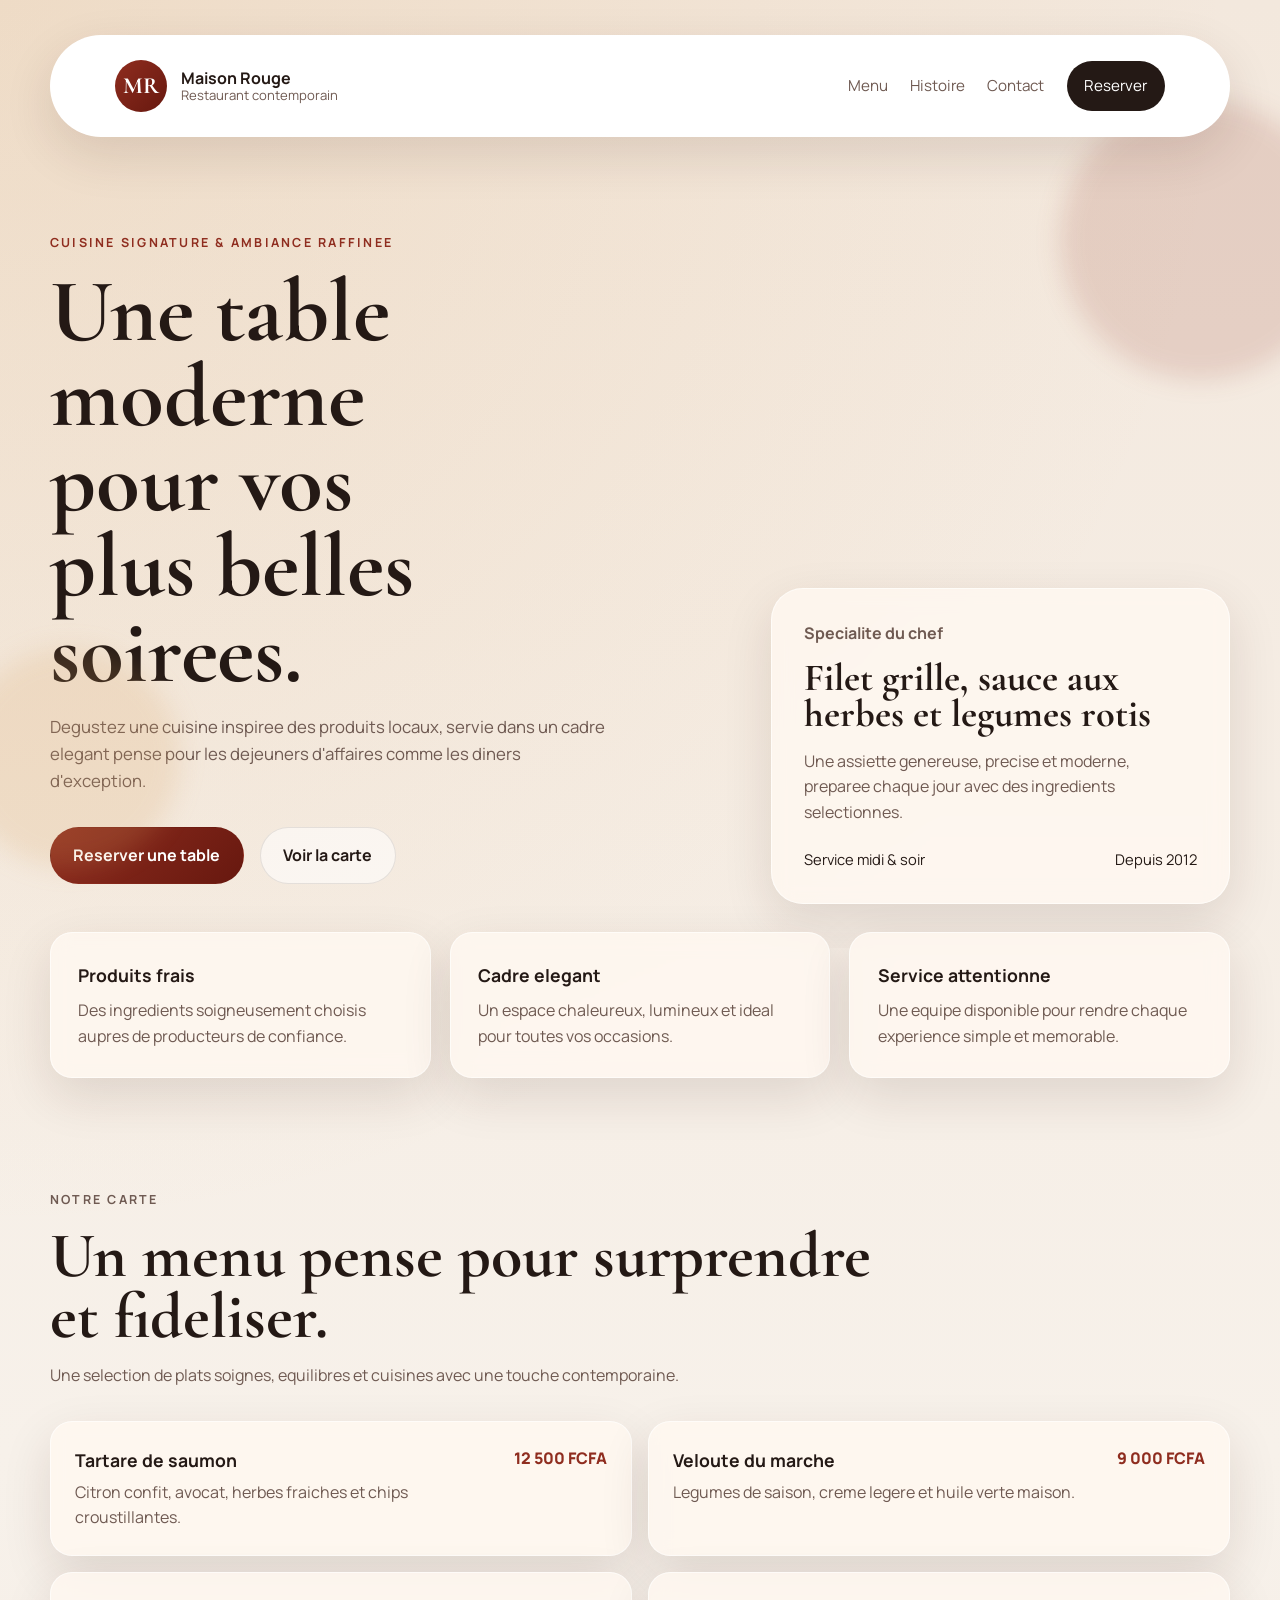
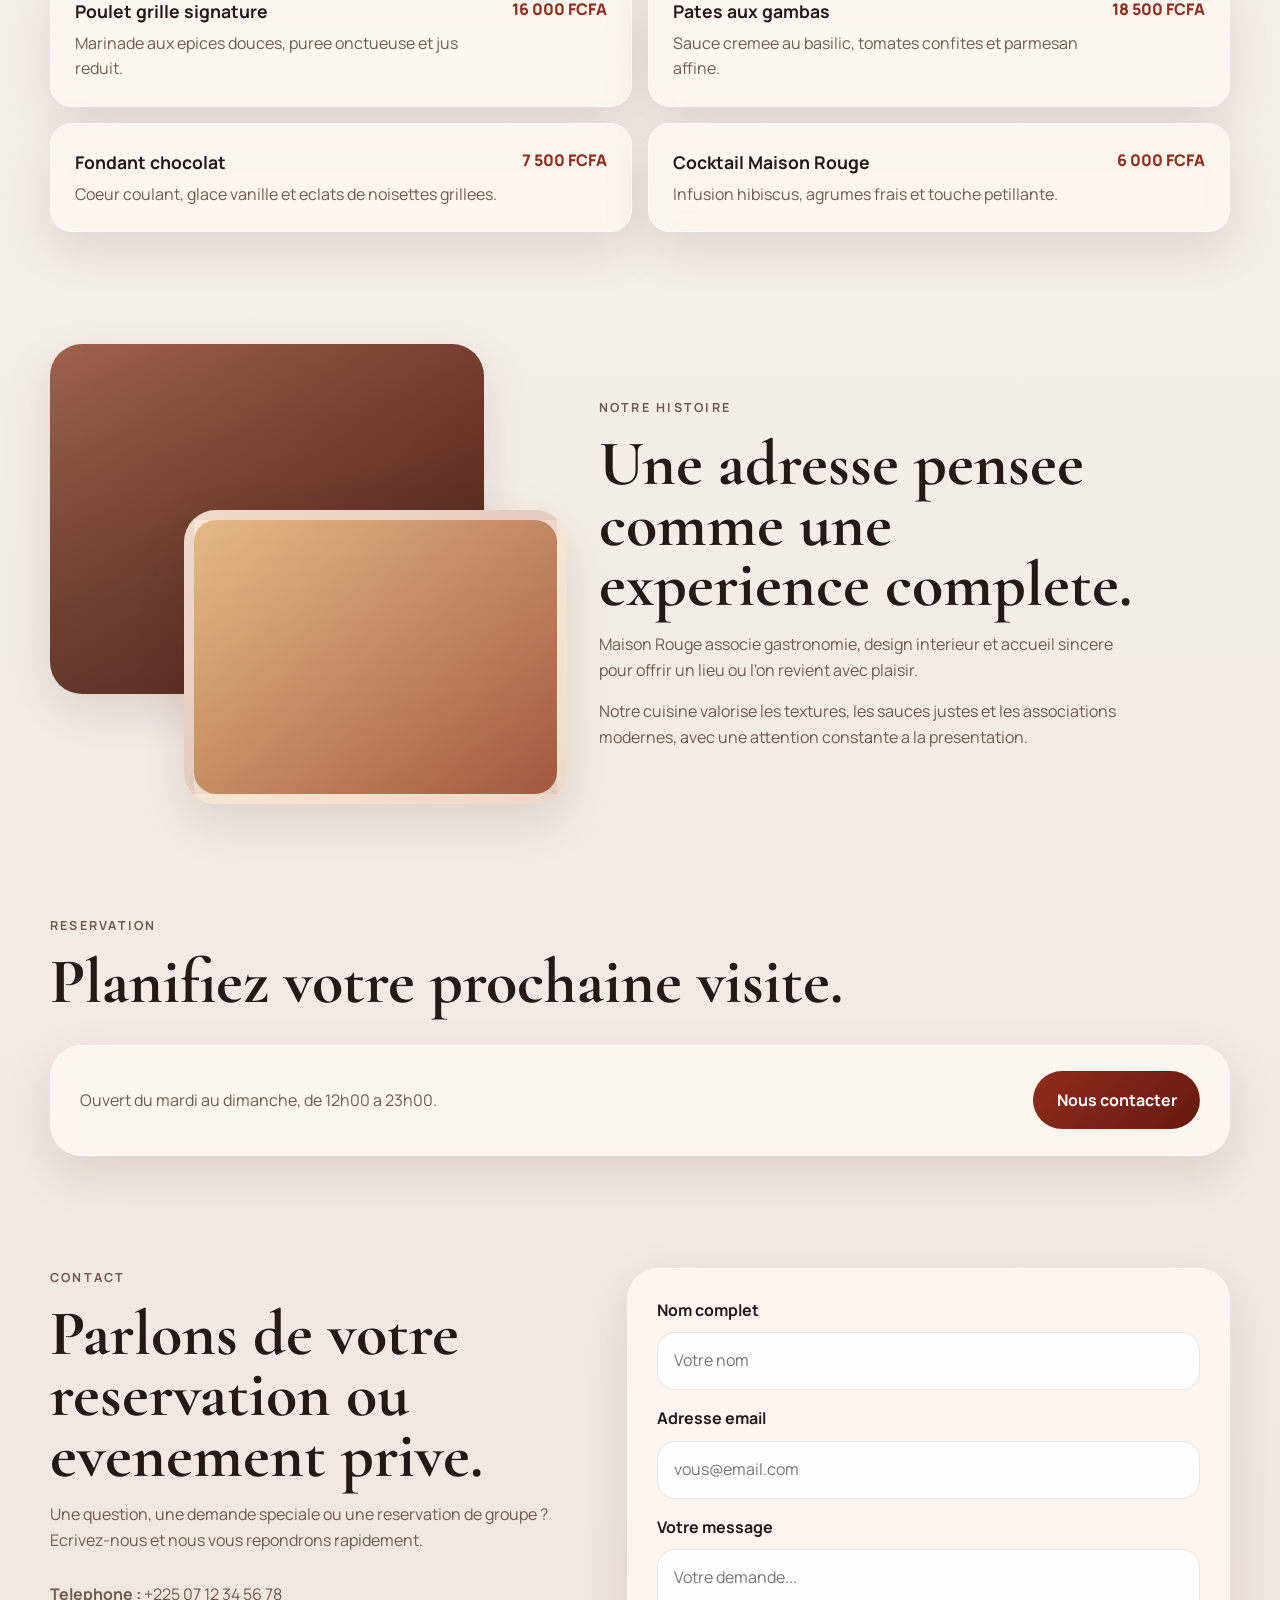
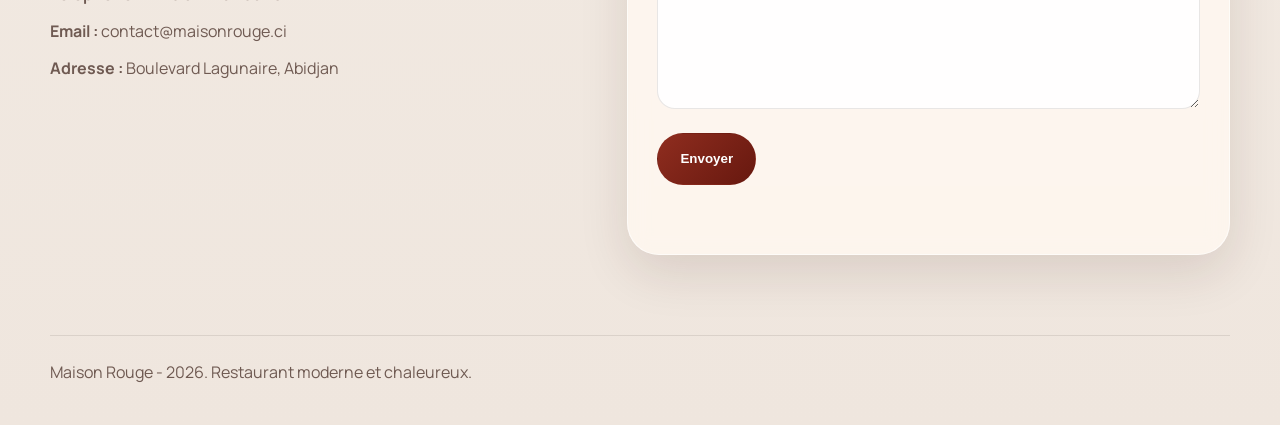
==== mon site/index.html @ 88fc7533 "fix structure clean" ====
<!DOCTYPE html>
<html lang="fr">
<head>
  <meta charset="UTF-8">
  <meta name="viewport" content="width=device-width, initial-scale=1.0">
  <title>Maison Rouge | Restaurant gastronomique</title>
  <meta
    name="description"
    content="Maison Rouge, restaurant moderne proposant une cuisine elegante, des produits frais et une experience chaleureuse."
  >
  <link rel="preconnect" href="https://fonts.googleapis.com">
  <link rel="preconnect" href="https://fonts.gstatic.com" crossorigin>
  <link
    href="https://fonts.googleapis.com/css2?family=Cormorant+Garamond:wght@500;600;700&family=Manrope:wght@400;500;600;700&display=swap"
    rel="stylesheet"
  >
  <link rel="stylesheet" href="style.css">
</head>
<body>
  <header class="hero" id="accueil">
    <nav class="navbar">
      <a href="#accueil" class="brand">
        <span class="brand-mark">MR</span>
        <span class="brand-text">
          <strong>Maison Rouge</strong>
          <small>Restaurant contemporain</small>
        </span>
      </a>

      <button class="menu-toggle" aria-label="Ouvrir le menu" aria-expanded="false">
        <span></span>
        <span></span>
        <span></span>
      </button>

      <div class="nav-links">
        <a href="#menu">Menu</a>
        <a href="#histoire">Histoire</a>
        <a href="#contact">Contact</a>
        <a href="#reservation" class="nav-cta">Reserver</a>
      </div>
    </nav>

    <div class="hero-content">
      <div class="hero-copy">
        <p class="eyebrow">Cuisine signature & ambiance raffinee</p>
        <h1>Une table moderne pour vos plus belles soirees.</h1>
        <p class="hero-text">
          Degustez une cuisine inspiree des produits locaux, servie dans un cadre
          elegant pense pour les dejeuners d'affaires comme les diners d'exception.
        </p>
        <div class="hero-actions">
          <a href="#reservation" class="btn btn-primary">Reserver une table</a>
          <a href="#menu" class="btn btn-secondary">Voir la carte</a>
        </div>
      </div>

      <div class="hero-card">
        <p class="card-label">Specialite du chef</p>
        <h2>Filet grille, sauce aux herbes et legumes rotis</h2>
        <p>
          Une assiette genereuse, precise et moderne, preparee chaque jour avec des
          ingredients selectionnes.
        </p>
        <div class="hero-meta">
          <span>Service midi & soir</span>
          <span>Depuis 2012</span>
        </div>
      </div>
    </div>
  </header>

  <main>
    <section class="highlights">
      <article class="highlight-card">
        <h3>Produits frais</h3>
        <p>Des ingredients soigneusement choisis aupres de producteurs de confiance.</p>
      </article>
      <article class="highlight-card">
        <h3>Cadre elegant</h3>
        <p>Un espace chaleureux, lumineux et ideal pour toutes vos occasions.</p>
      </article>
      <article class="highlight-card">
        <h3>Service attentionne</h3>
        <p>Une equipe disponible pour rendre chaque experience simple et memorable.</p>
      </article>
    </section>

    <section class="menu-section" id="menu">
      <div class="section-heading">
        <p class="eyebrow">Notre carte</p>
        <h2>Un menu pense pour surprendre et fideliser.</h2>
        <p>
          Une selection de plats soignes, equilibres et cuisines avec une touche
          contemporaine.
        </p>
      </div>

      <div class="menu-grid">
        <article class="menu-item">
          <div>
            <h3>Tartare de saumon</h3>
            <p>Citron confit, avocat, herbes fraiches et chips croustillantes.</p>
          </div>
          <span>12 500 FCFA</span>
        </article>
        <article class="menu-item">
          <div>
            <h3>Veloute du marche</h3>
            <p>Legumes de saison, creme legere et huile verte maison.</p>
          </div>
          <span>9 000 FCFA</span>
        </article>
        <article class="menu-item">
          <div>
            <h3>Poulet grille signature</h3>
            <p>Marinade aux epices douces, puree onctueuse et jus reduit.</p>
          </div>
          <span>16 000 FCFA</span>
        </article>
        <article class="menu-item">
          <div>
            <h3>Pates aux gambas</h3>
            <p>Sauce cremee au basilic, tomates confites et parmesan affine.</p>
          </div>
          <span>18 500 FCFA</span>
        </article>
        <article class="menu-item">
          <div>
            <h3>Fondant chocolat</h3>
            <p>Coeur coulant, glace vanille et eclats de noisettes grillees.</p>
          </div>
          <span>7 500 FCFA</span>
        </article>
        <article class="menu-item">
          <div>
            <h3>Cocktail Maison Rouge</h3>
            <p>Infusion hibiscus, agrumes frais et touche petillante.</p>
          </div>
          <span>6 000 FCFA</span>
        </article>
      </div>
    </section>

    <section class="story-section" id="histoire">
      <div class="story-visual">
        <div class="story-panel panel-top"></div>
        <div class="story-panel panel-bottom"></div>
      </div>
      <div class="story-copy">
        <p class="eyebrow">Notre histoire</p>
        <h2>Une adresse pensee comme une experience complete.</h2>
        <p>
          Maison Rouge associe gastronomie, design interieur et accueil sincere pour
          offrir un lieu ou l'on revient avec plaisir.
        </p>
        <p>
          Notre cuisine valorise les textures, les sauces justes et les associations
          modernes, avec une attention constante a la presentation.
        </p>
      </div>
    </section>

    <section class="reservation-section" id="reservation">
      <div class="section-heading">
        <p class="eyebrow">Reservation</p>
        <h2>Planifiez votre prochaine visite.</h2>
      </div>
      <div class="reservation-banner">
        <p>Ouvert du mardi au dimanche, de 12h00 a 23h00.</p>
        <a href="#contact" class="btn btn-primary">Nous contacter</a>
      </div>
    </section>

    <section class="contact-section" id="contact">
      <div class="contact-copy">
        <p class="eyebrow">Contact</p>
        <h2>Parlons de votre reservation ou evenement prive.</h2>
        <p>
          Une question, une demande speciale ou une reservation de groupe ? Ecrivez-nous
          et nous vous repondrons rapidement.
        </p>

        <div class="contact-details">
          <p><strong>Telephone :</strong> +225 07 12 34 56 78</p>
          <p><strong>Email :</strong> contact@maisonrouge.ci</p>
          <p><strong>Adresse :</strong> Boulevard Lagunaire, Abidjan</p>
        </div>
      </div>

      <form class="contact-form" id="contact-form">
        <label for="name">Nom complet</label>
        <input type="text" id="name" name="name" placeholder="Votre nom" required>

        <label for="email">Adresse email</label>
        <input type="email" id="email" name="email" placeholder="vous@email.com" required>

        <label for="message">Votre message</label>
        <textarea id="message" name="message" rows="5" placeholder="Votre demande..." required></textarea>

        <button type="submit" class="btn btn-primary">Envoyer</button>
        <p class="form-message" id="form-message" aria-live="polite"></p>
      </form>
    </section>
  </main>

  <footer class="site-footer">
    <p>Maison Rouge - 2026. Restaurant moderne et chaleureux.</p>
  </footer>

  <script src="script.js"></script>
</body>
</html>
---- mon site/style.css ----
:root {
  --bg: #f7f1ea;
  --surface: rgba(255, 248, 241, 0.82);
  --surface-strong: #fffaf5;
  --text: #241915;
  --muted: #6f5a52;
  --primary: #8f2d1f;
  --primary-strong: #67180f;
  --accent: #d8a15d;
  --line: rgba(36, 25, 21, 0.1);
  --shadow: 0 18px 50px rgba(57, 28, 19, 0.12);
  --radius-xl: 32px;
  --radius-lg: 22px;
  --radius-md: 16px;
  --container: 1180px;
}

* {
  box-sizing: border-box;
  margin: 0;
  padding: 0;
}

html {
  scroll-behavior: smooth;
}

body {
  font-family: "Manrope", sans-serif;
  color: var(--text);
  background:
    radial-gradient(circle at top left, rgba(216, 161, 93, 0.18), transparent 32%),
    linear-gradient(180deg, #f3e8dd 0%, var(--bg) 40%, #efe6de 100%);
  line-height: 1.6;
}

a {
  color: inherit;
  text-decoration: none;
}

img {
  max-width: 100%;
}

section,
.navbar,
.hero-content,
.site-footer {
  width: min(calc(100% - 2rem), var(--container));
  margin: 0 auto;
}

.hero {
  min-height: 100vh;
  padding: 1.2rem 0 4rem;
  position: relative;
  overflow: hidden;
}

.hero::before,
.hero::after {
  content: "";
  position: absolute;
  border-radius: 999px;
  filter: blur(12px);
}

.hero::before {
  width: 280px;
  height: 280px;
  right: -60px;
  top: 100px;
  background: rgba(143, 45, 31, 0.14);
}

.hero::after {
  width: 220px;
  height: 220px;
  left: -40px;
  bottom: 80px;
  background: rgba(216, 161, 93, 0.18);
}

.navbar {
  display: flex;
  align-items: center;
  justify-content: space-between;
  gap: 1.5rem;
  padding: 0.85rem 1rem;
  background: rgba(255, 250, 245, 0.7);
  border: 1px solid rgba(255, 255, 255, 0.55);
  box-shadow: var(--shadow);
  border-radius: 999px;
  backdrop-filter: blur(14px);
  position: sticky;
  top: 1rem;
  z-index: 20;
}

.brand {
  display: inline-flex;
  align-items: center;
  gap: 0.9rem;
}

.brand-mark {
  width: 52px;
  height: 52px;
  display: grid;
  place-items: center;
  border-radius: 50%;
  background: linear-gradient(135deg, var(--primary), var(--primary-strong));
  color: #fff;
  font-family: "Cormorant Garamond", serif;
  font-size: 1.45rem;
  font-weight: 700;
}

.brand-text {
  display: flex;
  flex-direction: column;
  line-height: 1.1;
}

.brand-text strong {
  font-size: 1rem;
}

.brand-text small {
  color: var(--muted);
  font-size: 0.82rem;
}

.nav-links {
  display: flex;
  align-items: center;
  gap: 1.4rem;
}

.nav-links a {
  font-size: 0.95rem;
  color: var(--muted);
  transition: color 0.25s ease, transform 0.25s ease;
}

.nav-links a:hover,
.nav-links a:focus-visible {
  color: var(--text);
  transform: translateY(-1px);
}

.nav-cta {
  padding: 0.8rem 1.1rem;
  background: var(--text);
  color: #fff !important;
  border-radius: 999px;
}

.menu-toggle {
  display: none;
  width: 48px;
  height: 48px;
  border: 0;
  border-radius: 50%;
  background: var(--surface-strong);
  cursor: pointer;
}

.menu-toggle span {
  display: block;
  width: 20px;
  height: 2px;
  background: var(--text);
  margin: 4px auto;
  transition: transform 0.25s ease, opacity 0.25s ease;
}

.hero-content {
  display: grid;
  grid-template-columns: 1.2fr 0.8fr;
  gap: 2rem;
  align-items: end;
  padding-top: 7rem;
}

.hero-copy h1,
.section-heading h2,
.story-copy h2,
.contact-copy h2,
.hero-card h2 {
  font-family: "Cormorant Garamond", serif;
  line-height: 0.95;
}

.hero-copy h1 {
  font-size: clamp(3.4rem, 7vw, 6.3rem);
  max-width: 10ch;
  margin-bottom: 1.2rem;
}

.eyebrow {
  text-transform: uppercase;
  letter-spacing: 0.18em;
  color: var(--primary);
  font-size: 0.78rem;
  font-weight: 700;
  margin-bottom: 1rem;
}

.hero-text,
.section-heading p,
.story-copy p,
.contact-copy p,
.hero-card p,
.highlight-card p,
.menu-item p,
.reservation-banner p {
  color: var(--muted);
}

.hero-text {
  max-width: 56ch;
  font-size: 1.05rem;
}

.hero-actions {
  display: flex;
  gap: 1rem;
  margin-top: 2rem;
  flex-wrap: wrap;
}

.btn {
  display: inline-flex;
  align-items: center;
  justify-content: center;
  min-height: 52px;
  padding: 0.95rem 1.4rem;
  border-radius: 999px;
  font-weight: 700;
  border: 1px solid transparent;
  transition: transform 0.25s ease, box-shadow 0.25s ease, background 0.25s ease;
}

.btn:hover,
.btn:focus-visible {
  transform: translateY(-2px);
  box-shadow: 0 14px 30px rgba(57, 28, 19, 0.15);
}

.btn-primary {
  background: linear-gradient(135deg, var(--primary), var(--primary-strong));
  color: #fff;
}

.btn-secondary {
  border-color: var(--line);
  background: rgba(255, 255, 255, 0.55);
}

.hero-card,
.highlight-card,
.menu-item,
.reservation-banner,
.contact-form {
  background: var(--surface);
  border: 1px solid rgba(255, 255, 255, 0.6);
  box-shadow: var(--shadow);
  backdrop-filter: blur(10px);
}

.hero-card {
  padding: 2rem;
  border-radius: var(--radius-xl);
  transform: translateY(20px);
}

.card-label {
  color: var(--primary);
  font-weight: 700;
  margin-bottom: 0.8rem;
}

.hero-card h2 {
  font-size: 2.4rem;
  margin-bottom: 1rem;
}

.hero-meta {
  display: flex;
  justify-content: space-between;
  gap: 1rem;
  margin-top: 1.4rem;
  color: var(--text);
  font-size: 0.92rem;
}

.highlights {
  display: grid;
  grid-template-columns: repeat(3, 1fr);
  gap: 1.2rem;
  margin-top: -1rem;
  padding-bottom: 5rem;
}

.highlight-card {
  padding: 1.7rem;
  border-radius: var(--radius-lg);
}

.highlight-card h3 {
  font-size: 1.1rem;
  margin-bottom: 0.6rem;
}

.menu-section,
.story-section,
.reservation-section,
.contact-section {
  padding: 2rem 0 5rem;
}

.section-heading {
  max-width: 52rem;
  margin-bottom: 2rem;
}

.section-heading h2,
.story-copy h2,
.contact-copy h2 {
  font-size: clamp(2.4rem, 5vw, 4.2rem);
  margin-bottom: 1rem;
}

.menu-grid {
  display: grid;
  grid-template-columns: repeat(2, 1fr);
  gap: 1rem;
}

.menu-item {
  display: flex;
  justify-content: space-between;
  gap: 1.5rem;
  padding: 1.5rem;
  border-radius: var(--radius-lg);
}

.menu-item h3 {
  margin-bottom: 0.35rem;
  font-size: 1.1rem;
}

.menu-item span {
  white-space: nowrap;
  color: var(--primary);
  font-weight: 800;
}

.story-section {
  display: grid;
  grid-template-columns: 0.9fr 1.1fr;
  gap: 2rem;
  align-items: center;
}

.story-visual {
  min-height: 460px;
  position: relative;
}

.story-panel {
  position: absolute;
  border-radius: var(--radius-xl);
  box-shadow: var(--shadow);
}

.panel-top {
  inset: 0 16% 24% 0;
  background:
    linear-gradient(180deg, rgba(36, 25, 21, 0.15), rgba(36, 25, 21, 0.4)),
    linear-gradient(135deg, #b56f57, #5d2317);
}

.panel-bottom {
  inset: 36% 0 0 26%;
  background:
    linear-gradient(180deg, rgba(255, 250, 245, 0.1), rgba(255, 250, 245, 0.04)),
    linear-gradient(135deg, #e1b278, #9f5138);
  border: 10px solid rgba(255, 248, 241, 0.72);
}

.story-copy {
  max-width: 34rem;
}

.story-copy p + p {
  margin-top: 1rem;
}

.reservation-banner {
  border-radius: var(--radius-xl);
  padding: 1.6rem 1.8rem;
  display: flex;
  justify-content: space-between;
  align-items: center;
  gap: 1rem;
}

.contact-section {
  display: grid;
  grid-template-columns: 0.95fr 1.05fr;
  gap: 2rem;
  align-items: start;
}

.contact-details {
  display: grid;
  gap: 0.7rem;
  margin-top: 1.8rem;
}

.contact-form {
  border-radius: var(--radius-xl);
  padding: 1.8rem;
}

.contact-form label {
  display: block;
  font-weight: 700;
  margin-bottom: 0.55rem;
}

.contact-form input,
.contact-form textarea {
  width: 100%;
  border: 1px solid var(--line);
  background: rgba(255, 255, 255, 0.85);
  border-radius: 18px;
  padding: 0.95rem 1rem;
  font: inherit;
  color: var(--text);
  margin-bottom: 1rem;
}

.contact-form input:focus,
.contact-form textarea:focus {
  outline: 2px solid rgba(143, 45, 31, 0.2);
  border-color: rgba(143, 45, 31, 0.35);
}

.form-message {
  margin-top: 1rem;
  min-height: 1.5rem;
  color: var(--primary-strong);
  font-weight: 700;
}

.site-footer {
  padding: 0 0 2.5rem;
  color: var(--muted);
}

.site-footer p {
  border-top: 1px solid var(--line);
  padding-top: 1.5rem;
}

@media (max-width: 960px) {
  .hero-content,
  .story-section,
  .contact-section,
  .menu-grid,
  .highlights {
    grid-template-columns: 1fr;
  }

  .hero-content {
    padding-top: 5rem;
  }

  .story-visual {
    min-height: 360px;
  }
}

@media (max-width: 760px) {
  .navbar {
    border-radius: 28px;
    padding: 1rem;
    align-items: flex-start;
    flex-wrap: wrap;
  }

  .menu-toggle {
    display: inline-block;
  }

  .nav-links {
    width: 100%;
    display: none;
    flex-direction: column;
    align-items: flex-start;
    padding-top: 0.4rem;
  }

  .nav-links.open {
    display: flex;
  }

  .menu-toggle.active span:nth-child(1) {
    transform: translateY(6px) rotate(45deg);
  }

  .menu-toggle.active span:nth-child(2) {
    opacity: 0;
  }

  .menu-toggle.active span:nth-child(3) {
    transform: translateY(-6px) rotate(-45deg);
  }

  .hero {
    min-height: auto;
  }

  .hero-copy h1 {
    max-width: 12ch;
  }

  .hero-card h2 {
    font-size: 2rem;
  }

  .reservation-banner {
    flex-direction: column;
    align-items: flex-start;
  }
}

@media (max-width: 560px) {
  section,
  .navbar,
  .hero-content,
  .site-footer {
    width: min(calc(100% - 1.25rem), var(--container));
  }

  .hero-copy h1,
  .section-heading h2,
  .story-copy h2,
  .contact-copy h2 {
    line-height: 1;
  }

  .hero-actions,
  .btn {
    width: 100%;
  }

  .menu-item {
    flex-direction: column;
  }
}
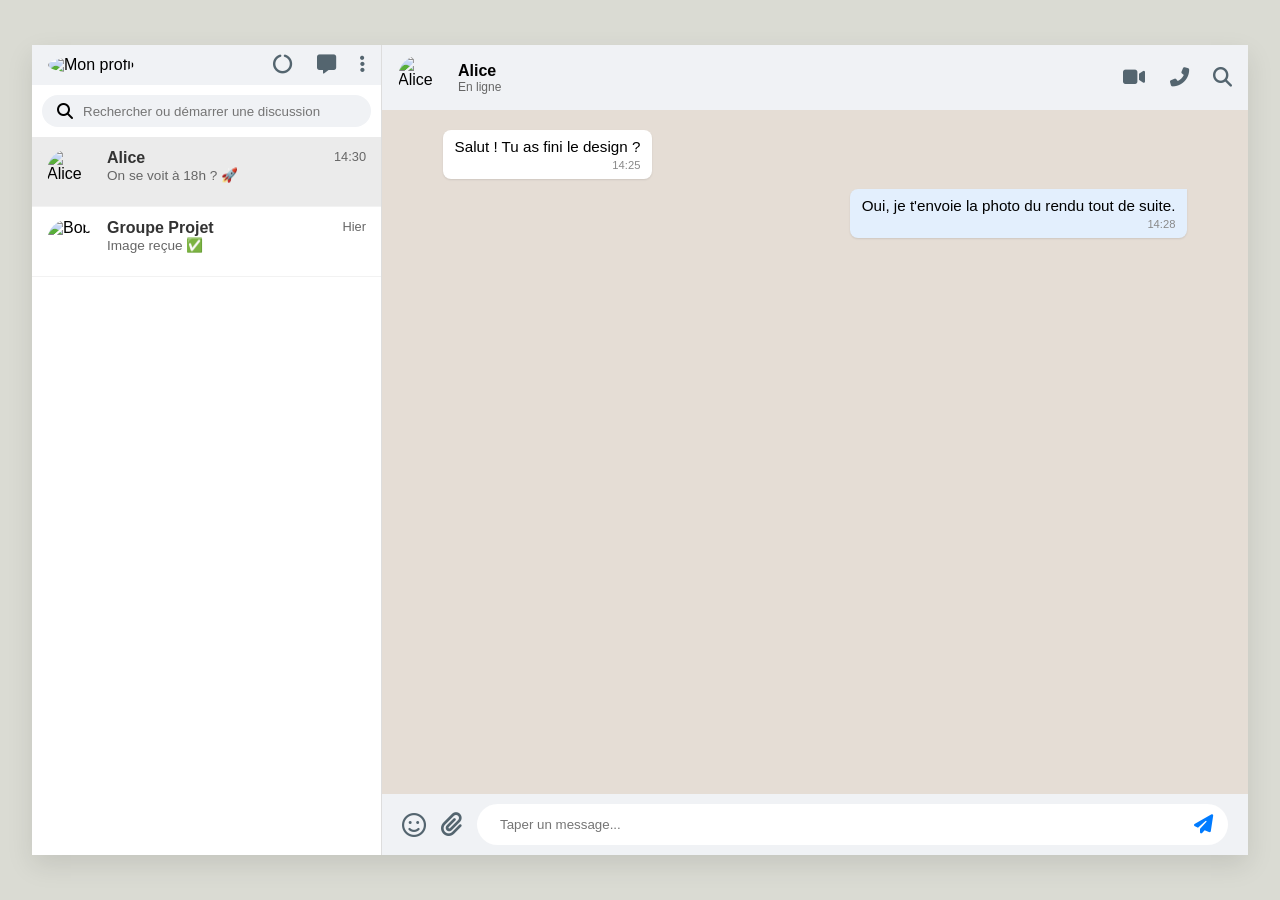
==== commit 2ed2f38a: "mise à jour du code" ====
--- a/mon site/index.html
+++ b/mon site/index.html
@@ -1,213 +1,101 @@
 <!DOCTYPE html>
 <html lang="fr">
 <head>
-  <meta charset="UTF-8">
-  <meta name="viewport" content="width=device-width, initial-scale=1.0">
-  <title>Maison Rouge | Restaurant gastronomique</title>
-  <meta
-    name="description"
-    content="Maison Rouge, restaurant moderne proposant une cuisine elegante, des produits frais et une experience chaleureuse."
-  >
-  <link rel="preconnect" href="https://fonts.googleapis.com">
-  <link rel="preconnect" href="https://fonts.gstatic.com" crossorigin>
-  <link
-    href="https://fonts.googleapis.com/css2?family=Cormorant+Garamond:wght@500;600;700&family=Manrope:wght@400;500;600;700&display=swap"
-    rel="stylesheet"
-  >
-  <link rel="stylesheet" href="style.css">
+    <meta charset="UTF-8">
+    <meta name="viewport" content="width=device-width, initial-scale=1.0">
+    <title>BlueChat | Espace d'échange</title>
+    <link rel="stylesheet" href="style.css">
+    <link rel="stylesheet" href="https://cdnjs.cloudflare.com/ajax/libs/font-awesome/6.4.0/css/all.min.css">
 </head>
 <body>
-  <header class="hero" id="accueil">
-    <nav class="navbar">
-      <a href="#accueil" class="brand">
-        <span class="brand-mark">MR</span>
-        <span class="brand-text">
-          <strong>Maison Rouge</strong>
-          <small>Restaurant contemporain</small>
-        </span>
-      </a>
+    <div class="app-container">
+        <aside class="sidebar">
+            <header class="sidebar-header">
+                <div class="user-profile">
+                    <img src="https://i.pravatar.cc/150?u=me" alt="Mon profil" class="avatar">
+                </div>
+                <div class="header-icons">
+                    <i class="fas fa-circle-notch" title="Statut"></i>
+                    <i class="fas fa-comment-alt" title="Nouveau message"></i>
+                    <i class="fas fa-ellipsis-v" title="Menu"></i>
+                </div>
+            </header>
 
-      <button class="menu-toggle" aria-label="Ouvrir le menu" aria-expanded="false">
-        <span></span>
-        <span></span>
-        <span></span>
-      </button>
+            <div class="search-box">
+                <div class="search-wrapper">
+                    <i class="fas fa-search"></i>
+                    <input type="text" placeholder="Rechercher ou démarrer une discussion">
+                </div>
+            </div>
 
-      <div class="nav-links">
-        <a href="#menu">Menu</a>
-        <a href="#histoire">Histoire</a>
-        <a href="#contact">Contact</a>
-        <a href="#reservation" class="nav-cta">Reserver</a>
-      </div>
-    </nav>
+            <div class="chat-list">
+                <div class="contact active">
+                    <img src="https://i.pravatar.cc/150?u=alice" alt="Alice" class="avatar">
+                    <div class="contact-info">
+                        <div class="contact-top">
+                            <h4>Alice</h4>
+                            <span class="time">14:30</span>
+                        </div>
+                        <p class="last-msg">On se voit à 18h ? 🚀</p>
+                    </div>
+                </div>
+                <div class="contact">
+                    <img src="https://i.pravatar.cc/150?u=bob" alt="Bob" class="avatar">
+                    <div class="contact-info">
+                        <div class="contact-top">
+                            <h4>Groupe Projet</h4>
+                            <span class="time">Hier</span>
+                        </div>
+                        <p class="last-msg">Image reçue ✅</p>
+                    </div>
+                </div>
+            </div>
+        </aside>
 
-    <div class="hero-content">
-      <div class="hero-copy">
-        <p class="eyebrow">Cuisine signature & ambiance raffinee</p>
-        <h1>Une table moderne pour vos plus belles soirees.</h1>
-        <p class="hero-text">
-          Degustez une cuisine inspiree des produits locaux, servie dans un cadre
-          elegant pense pour les dejeuners d'affaires comme les diners d'exception.
-        </p>
-        <div class="hero-actions">
-          <a href="#reservation" class="btn btn-primary">Reserver une table</a>
-          <a href="#menu" class="btn btn-secondary">Voir la carte</a>
-        </div>
-      </div>
+        <main class="chat-window">
+            <header class="chat-header">
+                <div class="chat-contact-info">
+                    <img src="https://i.pravatar.cc/150?u=alice" alt="Alice" class="avatar">
+                    <div>
+                        <h3>Alice</h3>
+                        <span class="status">En ligne</span>
+                    </div>
+                </div>
+                <div class="header-icons">
+                    <i class="fas fa-video"></i>
+                    <i class="fas fa-phone-alt"></i>
+                    <i class="fas fa-search"></i>
+                </div>
+            </header>
 
-      <div class="hero-card">
-        <p class="card-label">Specialite du chef</p>
-        <h2>Filet grille, sauce aux herbes et legumes rotis</h2>
-        <p>
-          Une assiette genereuse, precise et moderne, preparee chaque jour avec des
-          ingredients selectionnes.
-        </p>
-        <div class="hero-meta">
-          <span>Service midi & soir</span>
-          <span>Depuis 2012</span>
-        </div>
-      </div>
+            <div class="messages-container" id="messageDisplay">
+                <div class="message received">
+                    <p>Salut ! Tu as fini le design ?</p>
+                    <span class="msg-time">14:25</span>
+                </div>
+                <div class="message sent">
+                    <p>Oui, je t'envoie la photo du rendu tout de suite.</p>
+                    <span class="msg-time">14:28</span>
+                </div>
+            </div>
+
+            <footer class="chat-footer">
+                <i class="far fa-smile icon-btn" title="Emojis"></i>
+                <label for="file-input">
+                    <i class="fas fa-paperclip icon-btn" title="Joindre"></i>
+                </label>
+                <input type="file" id="file-input" hidden accept="image/*,video/*">
+                
+                <form class="input-wrapper" id="chatForm">
+                    <input type="text" id="userInput" placeholder="Taper un message..." autocomplete="off">
+                    <button type="submit" class="send-btn">
+                        <i class="fas fa-paper-plane"></i>
+                    </button>
+                </form>
+            </footer>
+        </main>
     </div>
-  </header>
 
-  <main>
-    <section class="highlights">
-      <article class="highlight-card">
-        <h3>Produits frais</h3>
-        <p>Des ingredients soigneusement choisis aupres de producteurs de confiance.</p>
-      </article>
-      <article class="highlight-card">
-        <h3>Cadre elegant</h3>
-        <p>Un espace chaleureux, lumineux et ideal pour toutes vos occasions.</p>
-      </article>
-      <article class="highlight-card">
-        <h3>Service attentionne</h3>
-        <p>Une equipe disponible pour rendre chaque experience simple et memorable.</p>
-      </article>
-    </section>
-
-    <section class="menu-section" id="menu">
-      <div class="section-heading">
-        <p class="eyebrow">Notre carte</p>
-        <h2>Un menu pense pour surprendre et fideliser.</h2>
-        <p>
-          Une selection de plats soignes, equilibres et cuisines avec une touche
-          contemporaine.
-        </p>
-      </div>
-
-      <div class="menu-grid">
-        <article class="menu-item">
-          <div>
-            <h3>Tartare de saumon</h3>
-            <p>Citron confit, avocat, herbes fraiches et chips croustillantes.</p>
-          </div>
-          <span>12 500 FCFA</span>
-        </article>
-        <article class="menu-item">
-          <div>
-            <h3>Veloute du marche</h3>
-            <p>Legumes de saison, creme legere et huile verte maison.</p>
-          </div>
-          <span>9 000 FCFA</span>
-        </article>
-        <article class="menu-item">
-          <div>
-            <h3>Poulet grille signature</h3>
-            <p>Marinade aux epices douces, puree onctueuse et jus reduit.</p>
-          </div>
-          <span>16 000 FCFA</span>
-        </article>
-        <article class="menu-item">
-          <div>
-            <h3>Pates aux gambas</h3>
-            <p>Sauce cremee au basilic, tomates confites et parmesan affine.</p>
-          </div>
-          <span>18 500 FCFA</span>
-        </article>
-        <article class="menu-item">
-          <div>
-            <h3>Fondant chocolat</h3>
-            <p>Coeur coulant, glace vanille et eclats de noisettes grillees.</p>
-          </div>
-          <span>7 500 FCFA</span>
-        </article>
-        <article class="menu-item">
-          <div>
-            <h3>Cocktail Maison Rouge</h3>
-            <p>Infusion hibiscus, agrumes frais et touche petillante.</p>
-          </div>
-          <span>6 000 FCFA</span>
-        </article>
-      </div>
-    </section>
-
-    <section class="story-section" id="histoire">
-      <div class="story-visual">
-        <div class="story-panel panel-top"></div>
-        <div class="story-panel panel-bottom"></div>
-      </div>
-      <div class="story-copy">
-        <p class="eyebrow">Notre histoire</p>
-        <h2>Une adresse pensee comme une experience complete.</h2>
-        <p>
-          Maison Rouge associe gastronomie, design interieur et accueil sincere pour
-          offrir un lieu ou l'on revient avec plaisir.
-        </p>
-        <p>
-          Notre cuisine valorise les textures, les sauces justes et les associations
-          modernes, avec une attention constante a la presentation.
-        </p>
-      </div>
-    </section>
-
-    <section class="reservation-section" id="reservation">
-      <div class="section-heading">
-        <p class="eyebrow">Reservation</p>
-        <h2>Planifiez votre prochaine visite.</h2>
-      </div>
-      <div class="reservation-banner">
-        <p>Ouvert du mardi au dimanche, de 12h00 a 23h00.</p>
-        <a href="#contact" class="btn btn-primary">Nous contacter</a>
-      </div>
-    </section>
-
-    <section class="contact-section" id="contact">
-      <div class="contact-copy">
-        <p class="eyebrow">Contact</p>
-        <h2>Parlons de votre reservation ou evenement prive.</h2>
-        <p>
-          Une question, une demande speciale ou une reservation de groupe ? Ecrivez-nous
-          et nous vous repondrons rapidement.
-        </p>
-
-        <div class="contact-details">
-          <p><strong>Telephone :</strong> +225 07 12 34 56 78</p>
-          <p><strong>Email :</strong> contact@maisonrouge.ci</p>
-          <p><strong>Adresse :</strong> Boulevard Lagunaire, Abidjan</p>
-        </div>
-      </div>
-
-      <form class="contact-form" id="contact-form">
-        <label for="name">Nom complet</label>
-        <input type="text" id="name" name="name" placeholder="Votre nom" required>
-
-        <label for="email">Adresse email</label>
-        <input type="email" id="email" name="email" placeholder="vous@email.com" required>
-
-        <label for="message">Votre message</label>
-        <textarea id="message" name="message" rows="5" placeholder="Votre demande..." required></textarea>
-
-        <button type="submit" class="btn btn-primary">Envoyer</button>
-        <p class="form-message" id="form-message" aria-live="polite"></p>
-      </form>
-    </section>
-  </main>
-
-  <footer class="site-footer">
-    <p>Maison Rouge - 2026. Restaurant moderne et chaleureux.</p>
-  </footer>
-
-  <script src="script.js"></script>
+    <script src="script.js"></script>
 </body>
-</html>
+</html>
--- a/mon site/style.css
+++ b/mon site/style.css
@@ -1,565 +1,181 @@
 :root {
-  --bg: #f7f1ea;
-  --surface: rgba(255, 248, 241, 0.82);
-  --surface-strong: #fffaf5;
-  --text: #241915;
-  --muted: #6f5a52;
-  --primary: #8f2d1f;
-  --primary-strong: #67180f;
-  --accent: #d8a15d;
-  --line: rgba(36, 25, 21, 0.1);
-  --shadow: 0 18px 50px rgba(57, 28, 19, 0.12);
-  --radius-xl: 32px;
-  --radius-lg: 22px;
-  --radius-md: 16px;
-  --container: 1180px;
+    --main-blue: #007bff;
+    --dark-blue: #0056b3;
+    --bg-light: #f0f2f5;
+    --white: #ffffff;
+    --sidebar-w: 350px;
+    --text-dark: #333;
+    --msg-sent: #e3effd;
 }
 
 * {
-  box-sizing: border-box;
-  margin: 0;
-  padding: 0;
-}
-
-html {
-  scroll-behavior: smooth;
+    margin: 0;
+    padding: 0;
+    box-sizing: border-box;
 }
 
 body {
-  font-family: "Manrope", sans-serif;
-  color: var(--text);
-  background:
-    radial-gradient(circle at top left, rgba(216, 161, 93, 0.18), transparent 32%),
-    linear-gradient(180deg, #f3e8dd 0%, var(--bg) 40%, #efe6de 100%);
-  line-height: 1.6;
+    font-family: 'Segoe UI', Roboto, Helvetica, Arial, sans-serif;
+    background-color: #dadbd3;
+    height: 100vh;
+    display: flex;
+    align-items: center;
+    justify-content: center;
 }
 
-a {
-  color: inherit;
-  text-decoration: none;
+.app-container {
+    width: 95vw;
+    height: 90vh;
+    background: var(--white);
+    display: flex;
+    box-shadow: 0 10px 25px rgba(0,0,0,0.1);
+    overflow: hidden;
 }
 
-img {
-  max-width: 100%;
+/* Avatar général */
+.avatar {
+    width: 45px;
+    height: 45px;
+    border-radius: 50%;
+    object-fit: cover;
 }
 
-section,
-.navbar,
-.hero-content,
-.site-footer {
-  width: min(calc(100% - 2rem), var(--container));
-  margin: 0 auto;
+/* Sidebar */
+.sidebar {
+    width: var(--sidebar-w);
+    border-right: 1px solid #ddd;
+    display: flex;
+    flex-direction: column;
 }
 
-.hero {
-  min-height: 100vh;
-  padding: 1.2rem 0 4rem;
-  position: relative;
-  overflow: hidden;
+.sidebar-header, .chat-header {
+    padding: 10px 16px;
+    background: var(--bg-light);
+    display: flex;
+    justify-content: space-between;
+    align-items: center;
 }
 
-.hero::before,
-.hero::after {
-  content: "";
-  position: absolute;
-  border-radius: 999px;
-  filter: blur(12px);
+.header-icons i {
+    color: #54656f;
+    font-size: 1.2rem;
+    margin-left: 20px;
+    cursor: pointer;
 }
 
-.hero::before {
-  width: 280px;
-  height: 280px;
-  right: -60px;
-  top: 100px;
-  background: rgba(143, 45, 31, 0.14);
+.search-box {
+    padding: 10px;
+    background: var(--white);
 }
 
-.hero::after {
-  width: 220px;
-  height: 220px;
-  left: -40px;
-  bottom: 80px;
-  background: rgba(216, 161, 93, 0.18);
+.search-wrapper {
+    background: var(--bg-light);
+    padding: 8px 15px;
+    border-radius: 20px;
+    display: flex;
+    align-items: center;
 }
 
-.navbar {
-  display: flex;
-  align-items: center;
-  justify-content: space-between;
-  gap: 1.5rem;
-  padding: 0.85rem 1rem;
-  background: rgba(255, 250, 245, 0.7);
-  border: 1px solid rgba(255, 255, 255, 0.55);
-  box-shadow: var(--shadow);
-  border-radius: 999px;
-  backdrop-filter: blur(14px);
-  position: sticky;
-  top: 1rem;
-  z-index: 20;
+.search-wrapper input {
+    border: none;
+    background: transparent;
+    margin-left: 10px;
+    width: 100%;
+    outline: none;
 }
 
-.brand {
-  display: inline-flex;
-  align-items: center;
-  gap: 0.9rem;
+/* Liste des contacts */
+.chat-list {
+    flex: 1;
+    overflow-y: auto;
 }
 
-.brand-mark {
-  width: 52px;
-  height: 52px;
-  display: grid;
-  place-items: center;
-  border-radius: 50%;
-  background: linear-gradient(135deg, var(--primary), var(--primary-strong));
-  color: #fff;
-  font-family: "Cormorant Garamond", serif;
-  font-size: 1.45rem;
-  font-weight: 700;
+.contact {
+    display: flex;
+    padding: 12px 15px;
+    cursor: pointer;
+    transition: 0.3s;
+    border-bottom: 1px solid #f2f2f2;
 }
 
-.brand-text {
-  display: flex;
-  flex-direction: column;
-  line-height: 1.1;
+.contact:hover { background: var(--bg-light); }
+.contact.active { background: #ebebeb; }
+
+.contact-info {
+    flex: 1;
+    margin-left: 15px;
+    overflow: hidden;
 }
 
-.brand-text strong {
-  font-size: 1rem;
+.contact-top { display: flex; justify-content: space-between; }
+.contact-top h4 { font-size: 1rem; color: var(--text-dark); }
+.time { font-size: 0.8rem; color: #666; }
+.last-msg { font-size: 0.85rem; color: #666; white-space: nowrap; text-overflow: ellipsis; overflow: hidden; }
+
+/* Fenêtre de Chat */
+.chat-window {
+    flex: 1;
+    display: flex;
+    flex-direction: column;
+    background: #e5ddd5 url('https://user-images.githubusercontent.com/15075759/28719144-86dc0f70-73b1-11e7-911d-60d70fcded21.png');
 }
 
-.brand-text small {
-  color: var(--muted);
-  font-size: 0.82rem;
+.chat-contact-info { display: flex; align-items: center; }
+.chat-contact-info h3 { margin-left: 15px; font-size: 1rem; }
+.status { font-size: 0.75rem; color: #666; margin-left: 15px; display: block;}
+
+.messages-container {
+    flex: 1;
+    padding: 20px 7%;
+    overflow-y: auto;
+    display: flex;
+    flex-direction: column;
 }
 
-.nav-links {
-  display: flex;
-  align-items: center;
-  gap: 1.4rem;
+.message {
+    max-width: 65%;
+    padding: 8px 12px;
+    border-radius: 8px;
+    margin-bottom: 10px;
+    position: relative;
+    font-size: 0.95rem;
+    box-shadow: 0 1px 2px rgba(0,0,0,0.1);
 }
 
-.nav-links a {
-  font-size: 0.95rem;
-  color: var(--muted);
-  transition: color 0.25s ease, transform 0.25s ease;
+.received { background: var(--white); align-self: flex-start; }
+.sent { background: var(--msg-sent); align-self: flex-end; border-top-right-radius: 0; }
+
+.msg-time { font-size: 0.7rem; color: #888; float: right; margin: 4px 0 0 10px; }
+
+/* Footer d'envoi */
+.chat-footer {
+    padding: 10px 20px;
+    background: var(--bg-light);
+    display: flex;
+    align-items: center;
 }
 
-.nav-links a:hover,
-.nav-links a:focus-visible {
-  color: var(--text);
-  transform: translateY(-1px);
+.icon-btn { font-size: 1.5rem; color: #54656f; cursor: pointer; margin-right: 15px; }
+
+.input-wrapper {
+    flex: 1;
+    display: flex;
+    background: var(--white);
+    border-radius: 25px;
+    padding: 5px 15px;
 }
 
-.nav-cta {
-  padding: 0.8rem 1.1rem;
-  background: var(--text);
-  color: #fff !important;
-  border-radius: 999px;
+.input-wrapper input {
+    flex: 1;
+    border: none;
+    padding: 8px;
+    outline: none;
 }
 
-.menu-toggle {
-  display: none;
-  width: 48px;
-  height: 48px;
-  border: 0;
-  border-radius: 50%;
-  background: var(--surface-strong);
-  cursor: pointer;
-}
-
-.menu-toggle span {
-  display: block;
-  width: 20px;
-  height: 2px;
-  background: var(--text);
-  margin: 4px auto;
-  transition: transform 0.25s ease, opacity 0.25s ease;
-}
-
-.hero-content {
-  display: grid;
-  grid-template-columns: 1.2fr 0.8fr;
-  gap: 2rem;
-  align-items: end;
-  padding-top: 7rem;
-}
-
-.hero-copy h1,
-.section-heading h2,
-.story-copy h2,
-.contact-copy h2,
-.hero-card h2 {
-  font-family: "Cormorant Garamond", serif;
-  line-height: 0.95;
-}
-
-.hero-copy h1 {
-  font-size: clamp(3.4rem, 7vw, 6.3rem);
-  max-width: 10ch;
-  margin-bottom: 1.2rem;
-}
-
-.eyebrow {
-  text-transform: uppercase;
-  letter-spacing: 0.18em;
-  color: var(--primary);
-  font-size: 0.78rem;
-  font-weight: 700;
-  margin-bottom: 1rem;
-}
-
-.hero-text,
-.section-heading p,
-.story-copy p,
-.contact-copy p,
-.hero-card p,
-.highlight-card p,
-.menu-item p,
-.reservation-banner p {
-  color: var(--muted);
-}
-
-.hero-text {
-  max-width: 56ch;
-  font-size: 1.05rem;
-}
-
-.hero-actions {
-  display: flex;
-  gap: 1rem;
-  margin-top: 2rem;
-  flex-wrap: wrap;
-}
-
-.btn {
-  display: inline-flex;
-  align-items: center;
-  justify-content: center;
-  min-height: 52px;
-  padding: 0.95rem 1.4rem;
-  border-radius: 999px;
-  font-weight: 700;
-  border: 1px solid transparent;
-  transition: transform 0.25s ease, box-shadow 0.25s ease, background 0.25s ease;
-}
-
-.btn:hover,
-.btn:focus-visible {
-  transform: translateY(-2px);
-  box-shadow: 0 14px 30px rgba(57, 28, 19, 0.15);
-}
-
-.btn-primary {
-  background: linear-gradient(135deg, var(--primary), var(--primary-strong));
-  color: #fff;
-}
-
-.btn-secondary {
-  border-color: var(--line);
-  background: rgba(255, 255, 255, 0.55);
-}
-
-.hero-card,
-.highlight-card,
-.menu-item,
-.reservation-banner,
-.contact-form {
-  background: var(--surface);
-  border: 1px solid rgba(255, 255, 255, 0.6);
-  box-shadow: var(--shadow);
-  backdrop-filter: blur(10px);
-}
-
-.hero-card {
-  padding: 2rem;
-  border-radius: var(--radius-xl);
-  transform: translateY(20px);
-}
-
-.card-label {
-  color: var(--primary);
-  font-weight: 700;
-  margin-bottom: 0.8rem;
-}
-
-.hero-card h2 {
-  font-size: 2.4rem;
-  margin-bottom: 1rem;
-}
-
-.hero-meta {
-  display: flex;
-  justify-content: space-between;
-  gap: 1rem;
-  margin-top: 1.4rem;
-  color: var(--text);
-  font-size: 0.92rem;
-}
-
-.highlights {
-  display: grid;
-  grid-template-columns: repeat(3, 1fr);
-  gap: 1.2rem;
-  margin-top: -1rem;
-  padding-bottom: 5rem;
-}
-
-.highlight-card {
-  padding: 1.7rem;
-  border-radius: var(--radius-lg);
-}
-
-.highlight-card h3 {
-  font-size: 1.1rem;
-  margin-bottom: 0.6rem;
-}
-
-.menu-section,
-.story-section,
-.reservation-section,
-.contact-section {
-  padding: 2rem 0 5rem;
-}
-
-.section-heading {
-  max-width: 52rem;
-  margin-bottom: 2rem;
-}
-
-.section-heading h2,
-.story-copy h2,
-.contact-copy h2 {
-  font-size: clamp(2.4rem, 5vw, 4.2rem);
-  margin-bottom: 1rem;
-}
-
-.menu-grid {
-  display: grid;
-  grid-template-columns: repeat(2, 1fr);
-  gap: 1rem;
-}
-
-.menu-item {
-  display: flex;
-  justify-content: space-between;
-  gap: 1.5rem;
-  padding: 1.5rem;
-  border-radius: var(--radius-lg);
-}
-
-.menu-item h3 {
-  margin-bottom: 0.35rem;
-  font-size: 1.1rem;
-}
-
-.menu-item span {
-  white-space: nowrap;
-  color: var(--primary);
-  font-weight: 800;
-}
-
-.story-section {
-  display: grid;
-  grid-template-columns: 0.9fr 1.1fr;
-  gap: 2rem;
-  align-items: center;
-}
-
-.story-visual {
-  min-height: 460px;
-  position: relative;
-}
-
-.story-panel {
-  position: absolute;
-  border-radius: var(--radius-xl);
-  box-shadow: var(--shadow);
-}
-
-.panel-top {
-  inset: 0 16% 24% 0;
-  background:
-    linear-gradient(180deg, rgba(36, 25, 21, 0.15), rgba(36, 25, 21, 0.4)),
-    linear-gradient(135deg, #b56f57, #5d2317);
-}
-
-.panel-bottom {
-  inset: 36% 0 0 26%;
-  background:
-    linear-gradient(180deg, rgba(255, 250, 245, 0.1), rgba(255, 250, 245, 0.04)),
-    linear-gradient(135deg, #e1b278, #9f5138);
-  border: 10px solid rgba(255, 248, 241, 0.72);
-}
-
-.story-copy {
-  max-width: 34rem;
-}
-
-.story-copy p + p {
-  margin-top: 1rem;
-}
-
-.reservation-banner {
-  border-radius: var(--radius-xl);
-  padding: 1.6rem 1.8rem;
-  display: flex;
-  justify-content: space-between;
-  align-items: center;
-  gap: 1rem;
-}
-
-.contact-section {
-  display: grid;
-  grid-template-columns: 0.95fr 1.05fr;
-  gap: 2rem;
-  align-items: start;
-}
-
-.contact-details {
-  display: grid;
-  gap: 0.7rem;
-  margin-top: 1.8rem;
-}
-
-.contact-form {
-  border-radius: var(--radius-xl);
-  padding: 1.8rem;
-}
-
-.contact-form label {
-  display: block;
-  font-weight: 700;
-  margin-bottom: 0.55rem;
-}
-
-.contact-form input,
-.contact-form textarea {
-  width: 100%;
-  border: 1px solid var(--line);
-  background: rgba(255, 255, 255, 0.85);
-  border-radius: 18px;
-  padding: 0.95rem 1rem;
-  font: inherit;
-  color: var(--text);
-  margin-bottom: 1rem;
-}
-
-.contact-form input:focus,
-.contact-form textarea:focus {
-  outline: 2px solid rgba(143, 45, 31, 0.2);
-  border-color: rgba(143, 45, 31, 0.35);
-}
-
-.form-message {
-  margin-top: 1rem;
-  min-height: 1.5rem;
-  color: var(--primary-strong);
-  font-weight: 700;
-}
-
-.site-footer {
-  padding: 0 0 2.5rem;
-  color: var(--muted);
-}
-
-.site-footer p {
-  border-top: 1px solid var(--line);
-  padding-top: 1.5rem;
-}
-
-@media (max-width: 960px) {
-  .hero-content,
-  .story-section,
-  .contact-section,
-  .menu-grid,
-  .highlights {
-    grid-template-columns: 1fr;
-  }
-
-  .hero-content {
-    padding-top: 5rem;
-  }
-
-  .story-visual {
-    min-height: 360px;
-  }
-}
-
-@media (max-width: 760px) {
-  .navbar {
-    border-radius: 28px;
-    padding: 1rem;
-    align-items: flex-start;
-    flex-wrap: wrap;
-  }
-
-  .menu-toggle {
-    display: inline-block;
-  }
-
-  .nav-links {
-    width: 100%;
-    display: none;
-    flex-direction: column;
-    align-items: flex-start;
-    padding-top: 0.4rem;
-  }
-
-  .nav-links.open {
-    display: flex;
-  }
-
-  .menu-toggle.active span:nth-child(1) {
-    transform: translateY(6px) rotate(45deg);
-  }
-
-  .menu-toggle.active span:nth-child(2) {
-    opacity: 0;
-  }
-
-  .menu-toggle.active span:nth-child(3) {
-    transform: translateY(-6px) rotate(-45deg);
-  }
-
-  .hero {
-    min-height: auto;
-  }
-
-  .hero-copy h1 {
-    max-width: 12ch;
-  }
-
-  .hero-card h2 {
-    font-size: 2rem;
-  }
-
-  .reservation-banner {
-    flex-direction: column;
-    align-items: flex-start;
-  }
-}
-
-@media (max-width: 560px) {
-  section,
-  .navbar,
-  .hero-content,
-  .site-footer {
-    width: min(calc(100% - 1.25rem), var(--container));
-  }
-
-  .hero-copy h1,
-  .section-heading h2,
-  .story-copy h2,
-  .contact-copy h2 {
-    line-height: 1;
-  }
-
-  .hero-actions,
-  .btn {
-    width: 100%;
-  }
-
-  .menu-item {
-    flex-direction: column;
-  }
-}
+.send-btn {
+    border: none;
+    background: none;
+    color: var(--main-blue);
+    font-size: 1.2rem;
+    cursor: pointer;
+}
